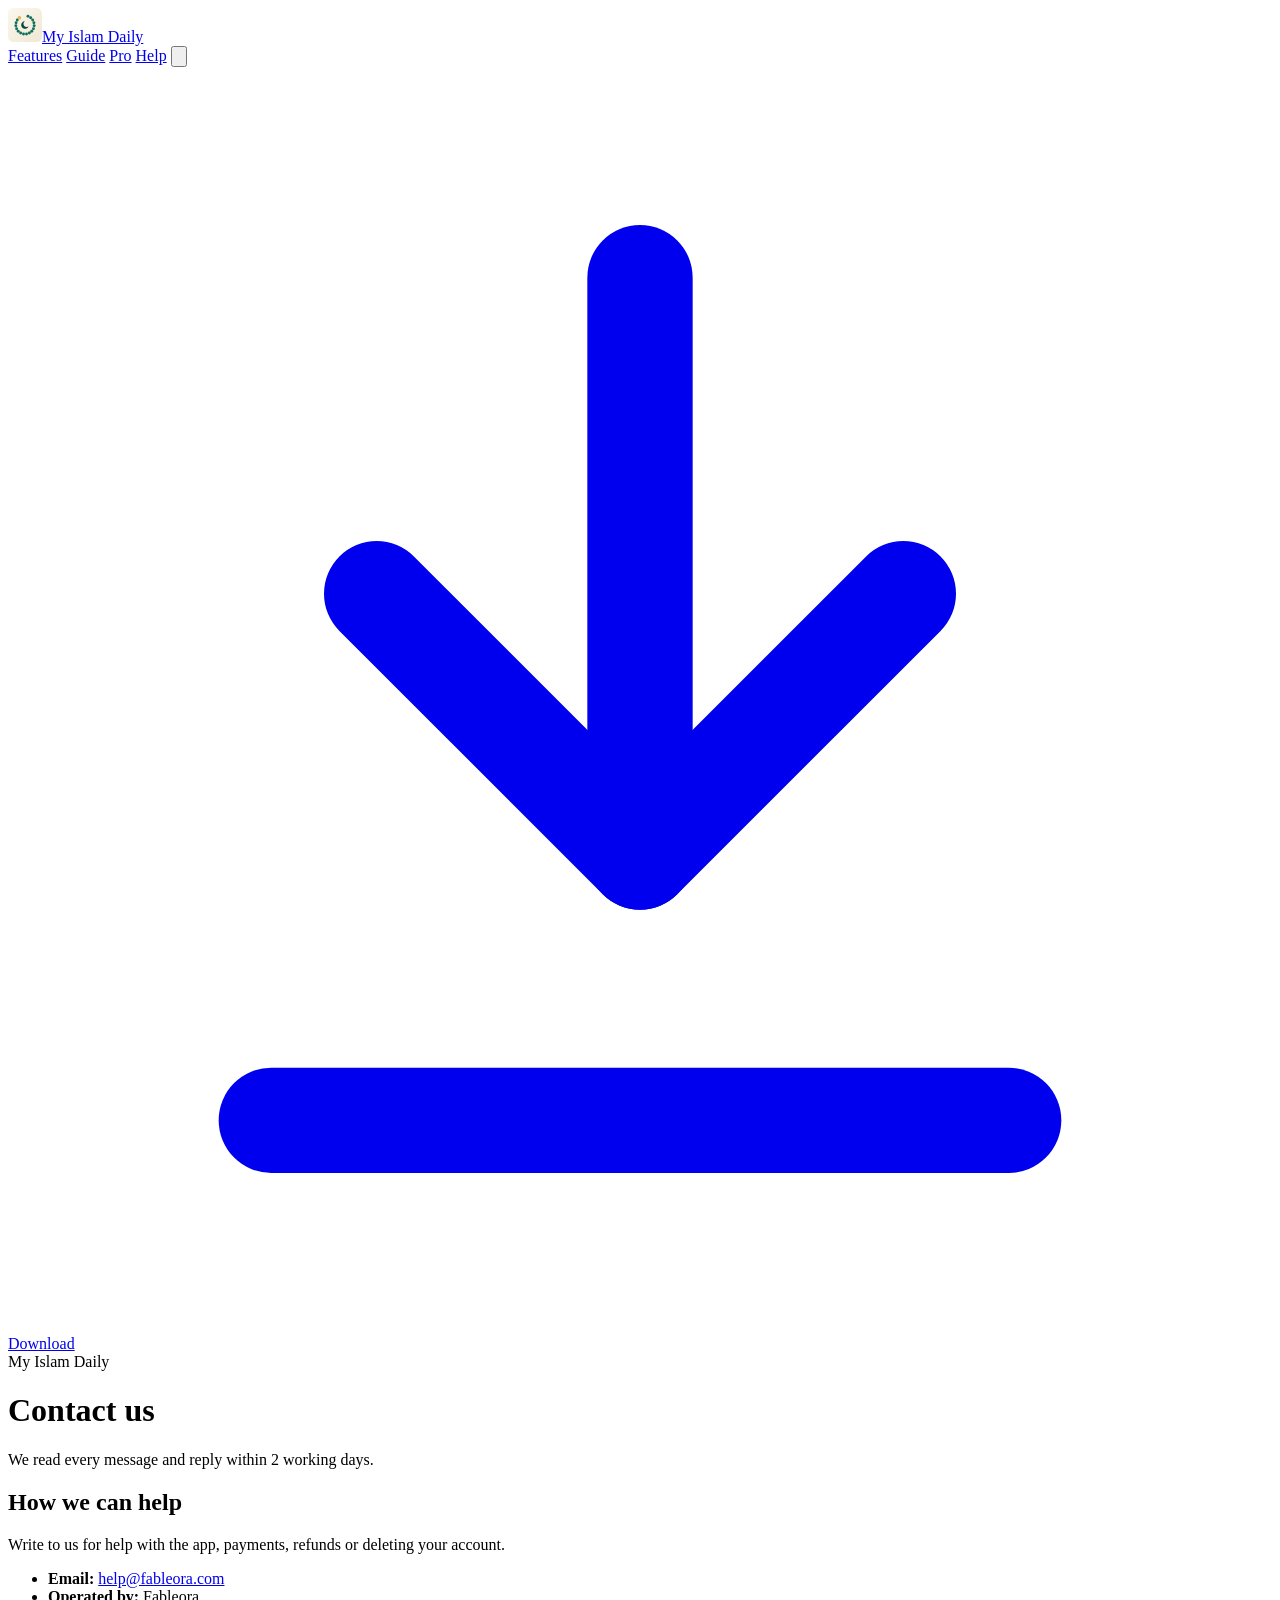
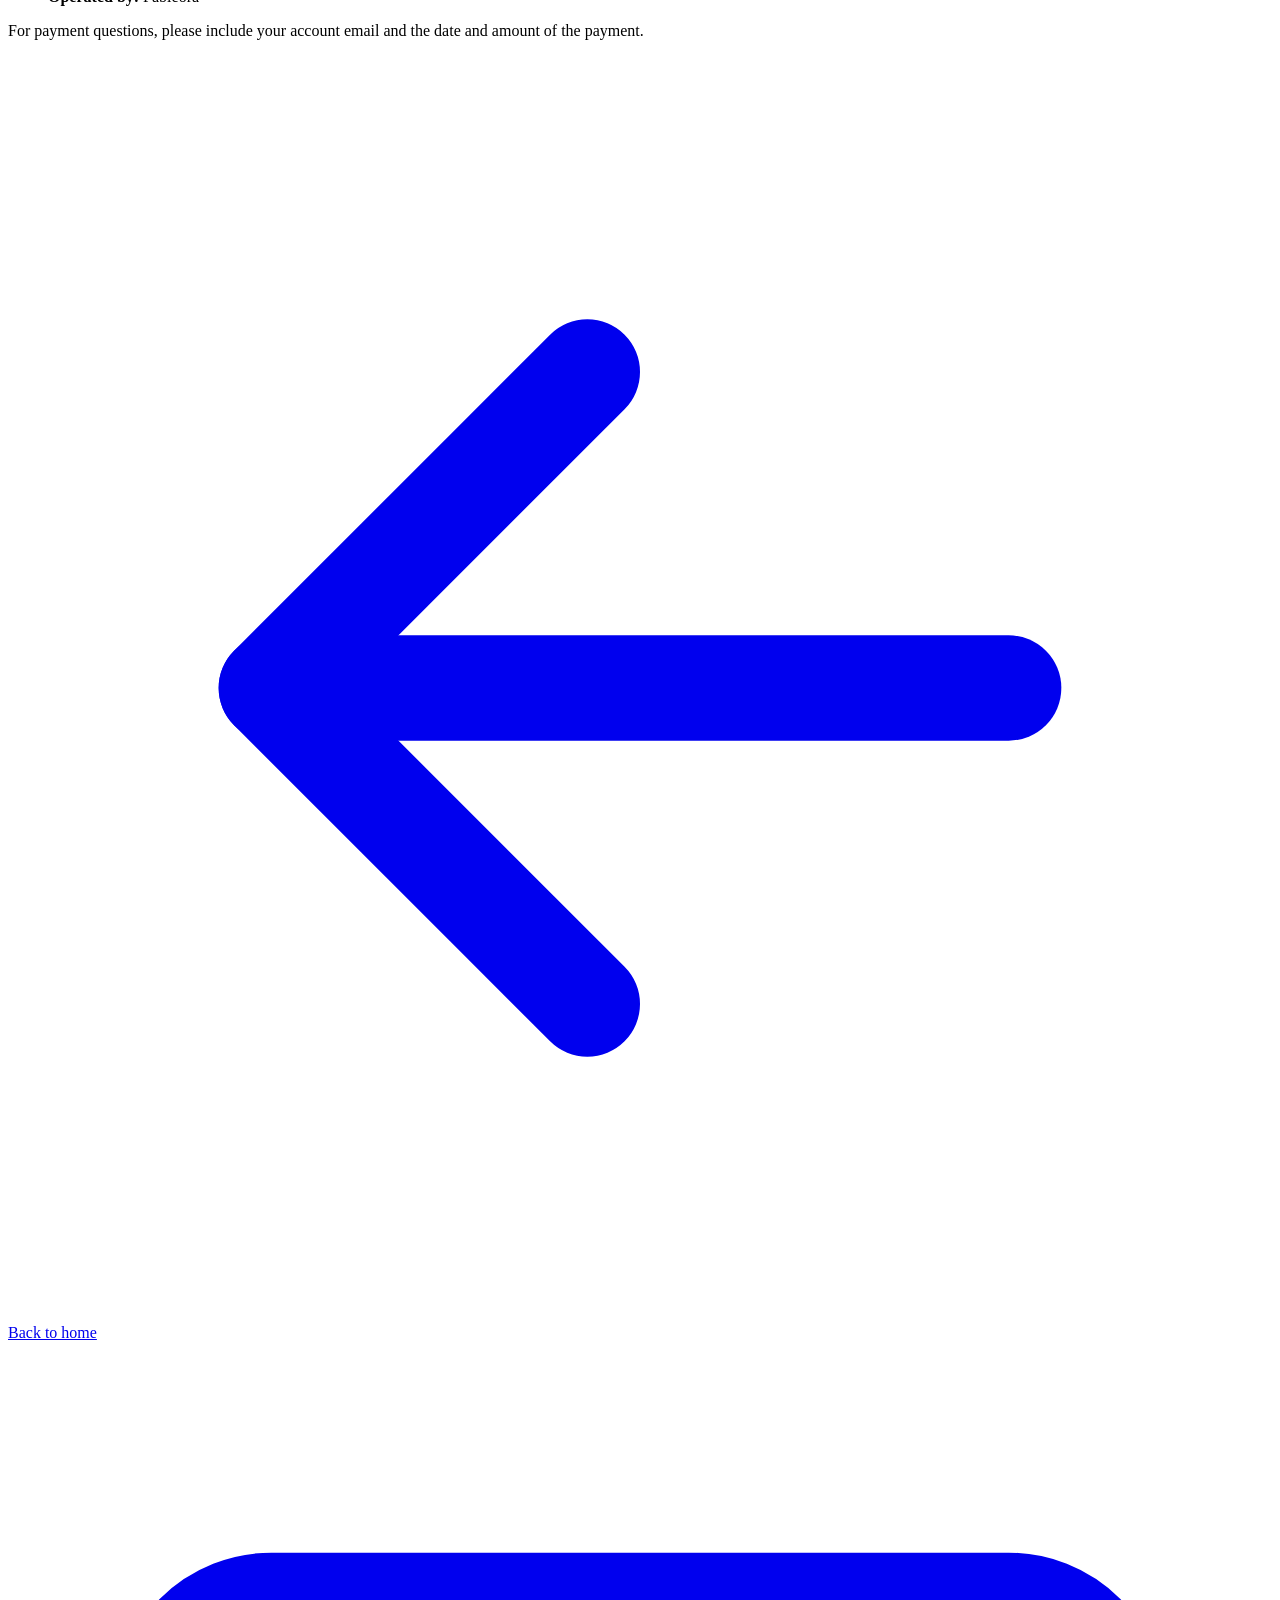
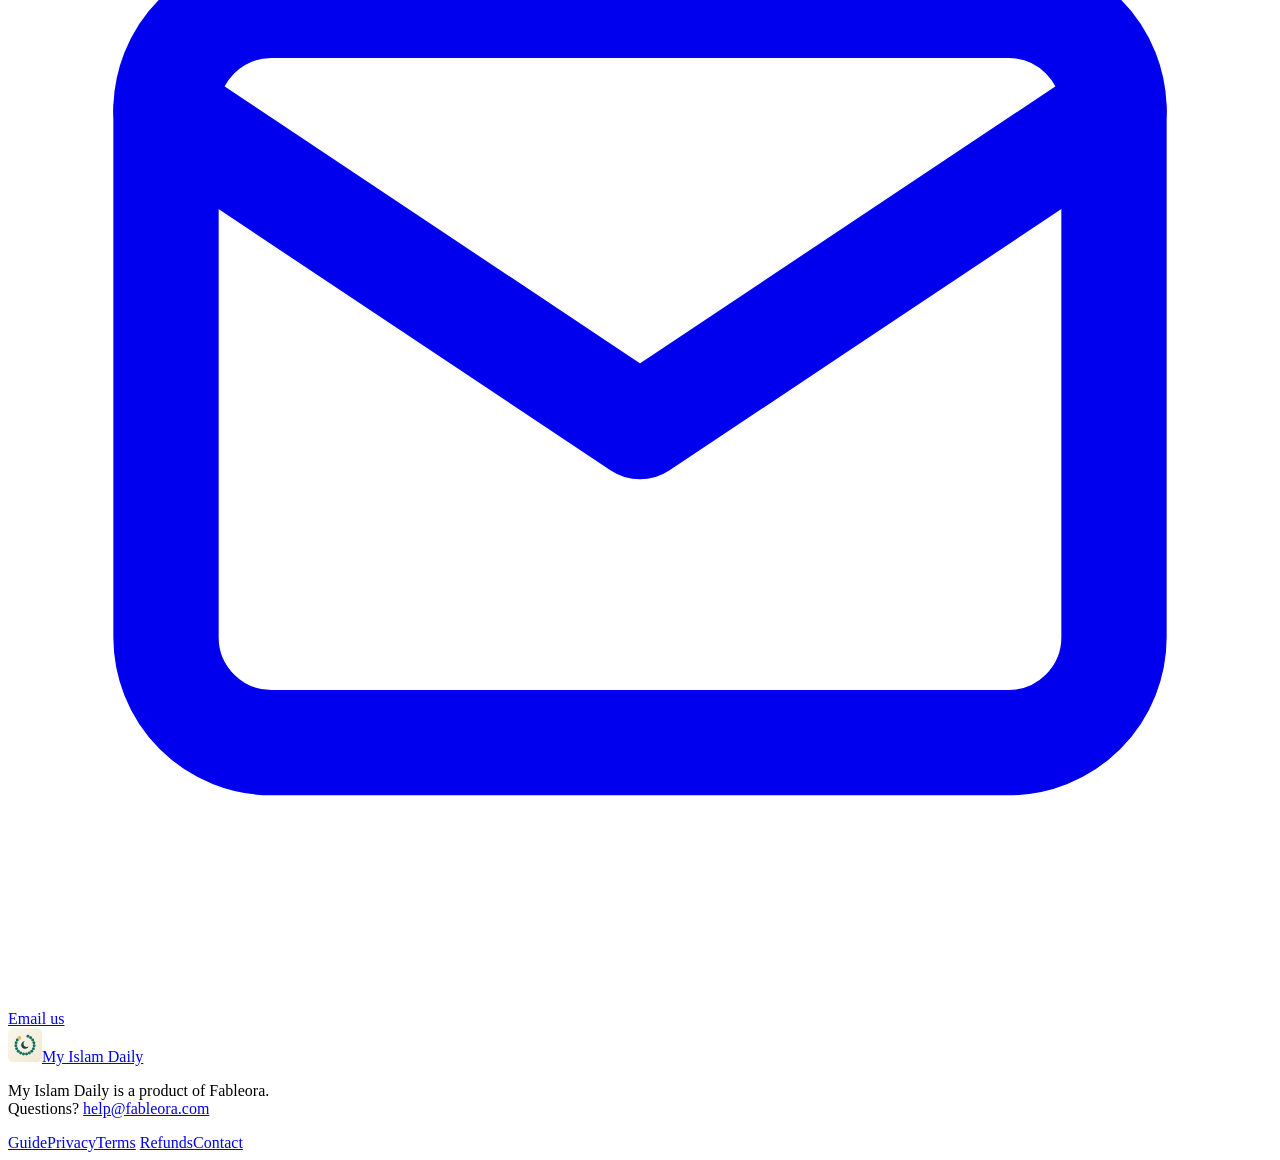
==== contact.html @ f0ede9e1 "My Islam Daily website Co-Authored-By: Claude Opus 5.5 <noreply@anthropic.com>" ====
<!doctype html>
<html lang="en">
<head>
<meta charset="utf-8">
<meta name="viewport" content="width=device-width,initial-scale=1">
<meta http-equiv="Content-Security-Policy" content="default-src 'none'; script-src 'self'; style-src 'self'; img-src 'self' data:; base-uri 'none'; form-action 'none'">
<meta name="referrer" content="no-referrer">
<meta name="description" content="How to contact the My Islam Daily team.">
<meta name="theme-color" content="#0f6e5c" media="(prefers-color-scheme: light)">
<meta name="theme-color" content="#0e1412" media="(prefers-color-scheme: dark)">
<title>Contact us · My Islam Daily</title>
<link rel="canonical" href="https://adminfableora.github.io/my-islam-daily/contact.html">
<meta property="og:title" content="Contact us · My Islam Daily">
<meta property="og:description" content="How to contact the My Islam Daily team.">
<meta property="og:type" content="website">
<meta property="og:url" content="https://adminfableora.github.io/my-islam-daily/contact.html">
<meta property="og:image" content="https://adminfableora.github.io/my-islam-daily/img/today.webp">
<meta property="og:site_name" content="My Islam Daily">
<link rel="icon" href="icon.svg" type="image/svg+xml">
<link rel="stylesheet" href="style.css">
<script src="theme.js"></script>
</head>
<body>
<header class="site-header"><div class="wrap">
<a class="brand" href="index.html"><img class="brand-mark" src="icon.svg" alt="" width="34" height="34">My Islam Daily</a>
<nav class="nav" aria-label="Main">
<a class="link" href="index.html#features">Features</a>
<a class="link" href="guide.html">Guide</a>
<a class="link" href="index.html#pro">Pro</a>
<a class="link" href="index.html#faq">Help</a>
<button class="theme-toggle" id="theme-toggle" type="button" aria-label="Switch theme"><svg viewBox="0 0 24 24" fill="none" stroke="currentColor" stroke-width="2" stroke-linecap="round" stroke-linejoin="round" aria-hidden="true"><circle cx="12" cy="12" r="4"/><path d="M12 2v2M12 20v2M4.9 4.9l1.4 1.4M17.7 17.7l1.4 1.4M2 12h2M20 12h2M4.9 19.1l1.4-1.4M17.7 6.3l1.4-1.4"/></svg><svg viewBox="0 0 24 24" fill="none" stroke="currentColor" stroke-width="2" stroke-linecap="round" stroke-linejoin="round" aria-hidden="true"><path d="M20 14.5A8.5 8.5 0 0 1 9.5 4a8.5 8.5 0 1 0 10.5 10.5Z"/></svg></button>
</nav>
<a class="btn btn-primary btn-small header-cta" href="https://github.com/adminfableora/my-islam-daily/releases/latest/download/MyIslamDaily.apk"><svg viewBox="0 0 24 24" fill="none" stroke="currentColor" stroke-width="2" stroke-linecap="round" stroke-linejoin="round" aria-hidden="true"><path d="M12 4v11"/><path d="m7 10 5 5 5-5"/><path d="M5 20h14"/></svg>Download</a>
</div></header>
<main>
<div class="wrap narrow">
<div class="page-head"><span class="kicker">My Islam Daily</span><h1>Contact us</h1><p>We read every message and reply within 2 working days.</p></div>
<div class="card article">
<h2>How we can help</h2>
<p>Write to us for help with the app, payments, refunds or deleting your account.</p>
<ul>
<li><b>Email:</b> <a href="mailto:help@fableora.com">help@fableora.com</a></li>
<li><b>Operated by:</b> Fableora</li>
</ul>
<p>For payment questions, please include your account email and the date and amount of the payment.</p>

<div class="page-actions">
<a class="btn btn-ghost" href="index.html"><svg viewBox="0 0 24 24" fill="none" stroke="currentColor" stroke-width="2" stroke-linecap="round" stroke-linejoin="round" aria-hidden="true"><path d="M19 12H5"/><path d="m11 18-6-6 6-6"/></svg>Back to home</a>
<a class="btn btn-ghost" href="mailto:help@fableora.com"><svg viewBox="0 0 24 24" fill="none" stroke="currentColor" stroke-width="2" stroke-linecap="round" stroke-linejoin="round" aria-hidden="true"><rect x="3" y="5" width="18" height="14" rx="2"/><path d="m3 7 9 6 9-6"/></svg>Email us</a>
</div></div></div>
</main>
<footer class="site-footer"><div class="wrap">
<div><a class="brand" href="index.html"><img class="brand-mark" src="icon.svg" alt="" width="34" height="34">My Islam Daily</a>
<p>My Islam Daily is a product of Fableora.<br>Questions? <a href="mailto:help@fableora.com">help@fableora.com</a></p></div>
<nav class="footer-links" aria-label="Footer">
<a href="guide.html">Guide</a><a href="privacy.html">Privacy</a><a href="terms.html">Terms</a>
<a href="refund.html">Refunds</a><a href="contact.html">Contact</a>
</nav></div></footer>

</body>
</html>
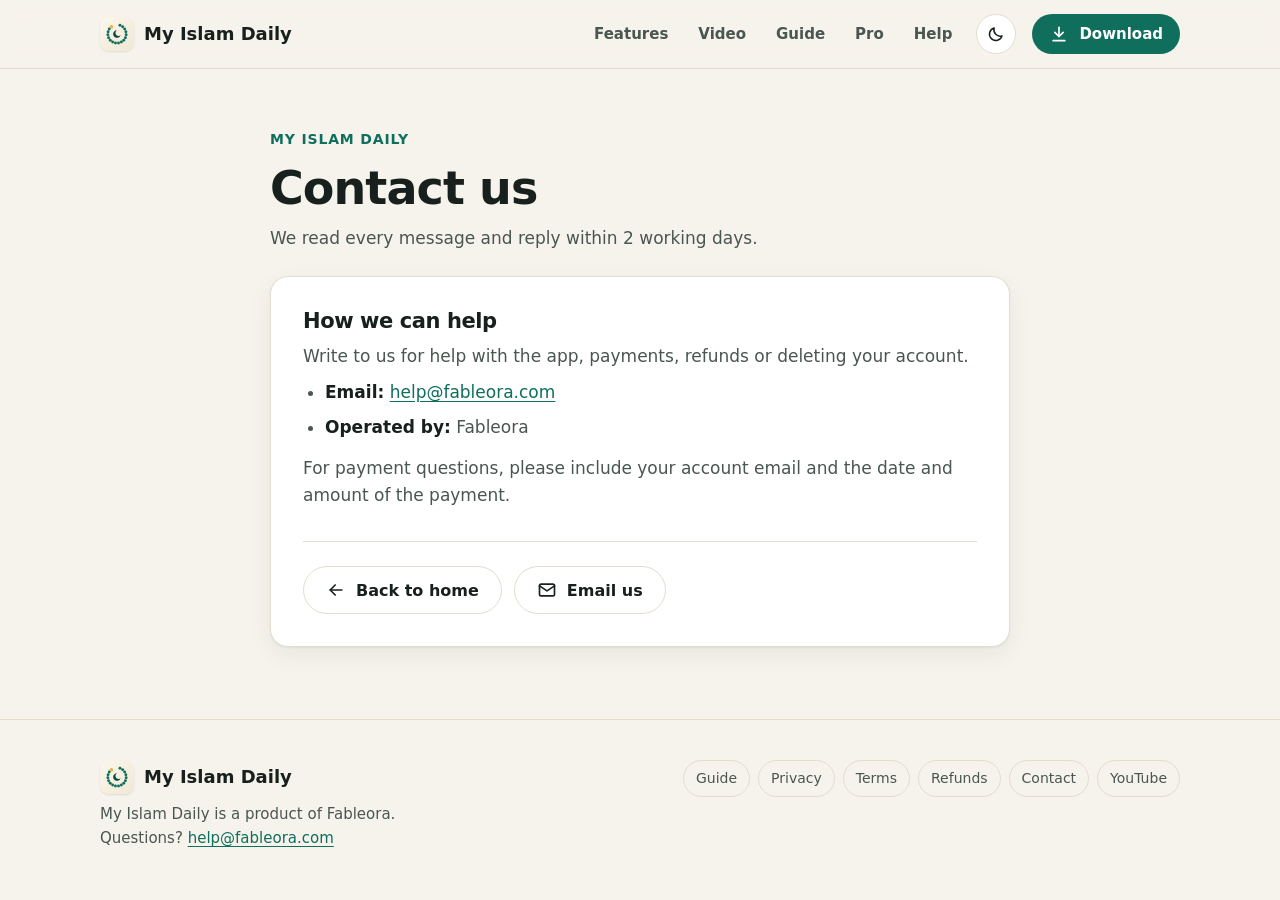
==== commit 2d89e43e: "Add app tour video and YouTube channel links Co-Authored-By: Claude Opus 5.5 <noreply@anthropic.com>" ====
--- a/contact.html
+++ b/contact.html
@@ -25,6 +25,7 @@
 <a class="brand" href="index.html"><img class="brand-mark" src="icon.svg" alt="" width="34" height="34">My Islam Daily</a>
 <nav class="nav" aria-label="Main">
 <a class="link" href="index.html#features">Features</a>
+<a class="link" href="index.html#video">Video</a>
 <a class="link" href="guide.html">Guide</a>
 <a class="link" href="index.html#pro">Pro</a>
 <a class="link" href="index.html#faq">Help</a>
@@ -55,6 +56,7 @@
 <nav class="footer-links" aria-label="Footer">
 <a href="guide.html">Guide</a><a href="privacy.html">Privacy</a><a href="terms.html">Terms</a>
 <a href="refund.html">Refunds</a><a href="contact.html">Contact</a>
+<a href="https://www.youtube.com/@MyIslamDaily-app" target="_blank" rel="noopener">YouTube</a>
 </nav></div></footer>
 
 </body>
--- a/style.css
+++ b/style.css
@@ -0,0 +1,374 @@
+/* My Islam Daily website — one stylesheet for every page. */
+:root {
+  --bg: #f6f3ec;
+  --surface: #ffffff;
+  --surface-2: #efebe1;
+  --ink: #17201c;
+  --ink-2: #4a5650;
+  --line: #e3ddd0;
+  --brand: #0f6e5c;
+  --brand-ink: #ffffff;
+  --brand-soft: #dcefe8;
+  --night: #121c33;
+  --night-2: #1b2848;
+  --gold: #c9a24b;
+  --radius: 18px;
+  --shadow: 0 1px 2px rgba(23, 32, 28, .06), 0 8px 24px rgba(23, 32, 28, .06);
+  color-scheme: light;
+}
+@media (prefers-color-scheme: dark) {
+  :root:not([data-theme="light"]) {
+    --bg: #0e1412;
+    --surface: #161e1b;
+    --surface-2: #1d2723;
+    --ink: #e9efeb;
+    --ink-2: #a3b1aa;
+    --line: #26322d;
+    --brand: #5fd3b4;
+    --brand-ink: #062a22;
+    --brand-soft: #173a31;
+    --night: #0b1222;
+    --night-2: #141f38;
+    --shadow: 0 1px 2px rgba(0, 0, 0, .3), 0 8px 24px rgba(0, 0, 0, .25);
+    color-scheme: dark;
+  }
+}
+:root[data-theme="dark"] {
+  --bg: #0e1412;
+  --surface: #161e1b;
+  --surface-2: #1d2723;
+  --ink: #e9efeb;
+  --ink-2: #a3b1aa;
+  --line: #26322d;
+  --brand: #5fd3b4;
+  --brand-ink: #062a22;
+  --brand-soft: #173a31;
+  --night: #0b1222;
+  --night-2: #141f38;
+  --shadow: 0 1px 2px rgba(0, 0, 0, .3), 0 8px 24px rgba(0, 0, 0, .25);
+  color-scheme: dark;
+}
+
+* { box-sizing: border-box; }
+html { scroll-behavior: smooth; }
+body {
+  margin: 0;
+  background: var(--bg);
+  color: var(--ink);
+  font: 17px/1.6 system-ui, -apple-system, "Segoe UI", Roboto, "Noto Sans", sans-serif;
+  -webkit-font-smoothing: antialiased;
+}
+img { max-width: 100%; display: block; }
+a { color: var(--brand); text-underline-offset: 3px; }
+h1, h2, h3 { line-height: 1.15; letter-spacing: -0.02em; margin: 0; }
+p { margin: 0; }
+:focus-visible { outline: 3px solid var(--gold); outline-offset: 3px; border-radius: 8px; }
+
+.wrap { width: 100%; max-width: 1120px; margin: 0 auto; padding: 0 20px; }
+.narrow { max-width: 780px; }
+
+/* ---------- buttons ---------- */
+.btn {
+  display: inline-flex; align-items: center; justify-content: center; gap: 10px;
+  min-height: 48px; padding: 0 22px; border-radius: 999px;
+  font-weight: 650; font-size: 16px; text-decoration: none; white-space: nowrap;
+  border: 1.5px solid transparent; cursor: pointer;
+  transition: transform .15s ease, background .15s ease, border-color .15s ease;
+}
+.btn:hover { transform: translateY(-1px); }
+.btn svg { width: 20px; height: 20px; flex: none; }
+.btn-primary { background: var(--brand); color: var(--brand-ink); }
+.btn-primary:hover { filter: brightness(1.06); }
+.btn-ghost { background: transparent; color: var(--ink); border-color: var(--line); }
+.btn-ghost:hover { border-color: var(--ink-2); }
+.btn-light { background: #fff; color: #121c33; }
+.btn-outline-light { background: transparent; color: #fff; border-color: rgba(255, 255, 255, .35); }
+.btn-outline-light:hover { border-color: #fff; }
+.btn-small { min-height: 40px; padding: 0 16px; font-size: 15px; }
+.btn-block { width: 100%; }
+
+/* ---------- header ---------- */
+.site-header {
+  position: sticky; top: 0; z-index: 10;
+  background: var(--bg);
+  background: color-mix(in srgb, var(--bg) 88%, transparent);
+  backdrop-filter: saturate(1.4) blur(10px);
+  border-bottom: 1px solid var(--line);
+}
+.site-header .wrap { display: flex; align-items: center; gap: 16px; height: 68px; }
+.brand { display: inline-flex; align-items: center; gap: 10px; color: var(--ink); text-decoration: none; font-weight: 750; font-size: 18px; white-space: nowrap; }
+.brand-mark {
+  width: 34px; height: 34px; border-radius: 9px; flex: none; display: block;
+  box-shadow: 0 1px 2px rgba(23, 32, 28, .12);
+}
+.nav { display: flex; align-items: center; gap: 6px; margin-left: auto; }
+.nav a.link { color: var(--ink-2); text-decoration: none; font-weight: 550; font-size: 15px; padding: 8px 12px; border-radius: 999px; }
+.nav a.link:hover { color: var(--ink); background: var(--surface-2); }
+.header-cta { flex: none; }
+section[id] { scroll-margin-top: 76px; }
+/* Phones: the links move to a compact second row under the brand and Download button. */
+@media (max-width: 720px) {
+  .site-header { position: static; }
+  .site-header .wrap { flex-wrap: wrap; height: auto; padding-top: 10px; padding-bottom: 6px; row-gap: 4px; justify-content: space-between; }
+  .nav { order: 3; width: 100%; margin-left: -10px; gap: 2px; }
+  .nav a.link { font-size: 14.5px; padding: 6px 10px; }
+  section[id] { scroll-margin-top: 0; }
+}
+/* Very small phones (320–380px): tighten the header so everything fits on one line. */
+@media (max-width: 380px) {
+  .wrap { padding: 0 16px; }
+  .site-header .wrap { gap: 8px; }
+  .brand { gap: 8px; font-size: 16px; }
+  .brand-mark { width: 30px; height: 30px; border-radius: 9px; }
+  .btn-small { min-height: 38px; padding: 0 12px; font-size: 14px; gap: 6px; }
+  .btn-small svg { width: 18px; height: 18px; }
+  .nav { margin-left: -8px; }
+  .nav a.link { padding: 6px 8px; }
+}
+
+/* ---------- hero ---------- */
+.hero { padding: 72px 0 40px; overflow: hidden; }
+.hero .wrap { display: grid; grid-template-columns: 1.05fr .95fr; gap: 48px; align-items: center; }
+.eyebrow {
+  display: inline-block;
+  font-size: 14px; font-weight: 650; color: var(--brand);
+  background: var(--brand-soft); padding: 6px 12px; border-radius: 999px;
+}
+.hero h1 { font-size: clamp(38px, 5.4vw, 60px); margin: 18px 0 18px; }
+.hero .lead { font-size: 19px; color: var(--ink-2); max-width: 560px; }
+.cta-row { display: flex; flex-wrap: wrap; gap: 12px; margin-top: 28px; }
+.meta { margin-top: 16px; font-size: 14px; color: var(--ink-2); }
+.phones { position: relative; height: 560px; }
+.phone {
+  position: absolute; width: 250px; border-radius: 34px; padding: 9px;
+  background: #0d0f12; box-shadow: 0 30px 60px rgba(18, 28, 51, .28), 0 0 0 1px rgba(255, 255, 255, .06) inset;
+}
+.phone img { border-radius: 26px; width: 100%; height: auto; aspect-ratio: 540 / 1110; object-fit: cover; }
+.phone.front { right: 30px; top: 10px; z-index: 2; }
+.phone.back { right: 230px; top: 70px; transform: rotate(-6deg); opacity: .96; }
+@media (max-width: 900px) {
+  .hero { padding-top: 40px; }
+  .hero .wrap { grid-template-columns: 1fr; gap: 32px; }
+  .phones { height: 470px; max-width: 420px; margin: 0 auto; width: 100%; }
+  .phone { width: 205px; }
+  .phone.front { right: 8%; }
+  .phone.back { right: auto; left: 4%; top: 60px; }
+}
+
+/* ---------- sections ---------- */
+section { padding: 72px 0; }
+.section-head { max-width: 640px; margin-bottom: 36px; }
+.section-head h2 { font-size: clamp(28px, 3.6vw, 40px); margin: 10px 0 12px; }
+.section-head p { color: var(--ink-2); font-size: 18px; }
+.kicker { font-size: 14px; font-weight: 700; letter-spacing: .06em; text-transform: uppercase; color: var(--brand); }
+
+.grid { display: grid; gap: 16px; }
+.grid-3 { grid-template-columns: repeat(3, 1fr); }
+@media (max-width: 900px) { .grid-3 { grid-template-columns: 1fr 1fr; } }
+@media (max-width: 600px) { .grid-3 { grid-template-columns: 1fr; } }
+
+.card { background: var(--surface); border: 1px solid var(--line); border-radius: var(--radius); padding: 24px; box-shadow: var(--shadow); }
+.feature h3 { font-size: 18px; margin: 14px 0 6px; }
+.feature p { color: var(--ink-2); font-size: 16px; }
+.icon {
+  width: 44px; height: 44px; border-radius: 12px; display: grid; place-items: center;
+  background: var(--brand-soft); color: var(--brand);
+}
+.icon svg { width: 22px; height: 22px; }
+
+/* ---------- Pro (dark band) ---------- */
+.pro { background: radial-gradient(1200px 500px at 85% -10%, #2b3f73 0%, transparent 60%), linear-gradient(180deg, var(--night), var(--night-2)); color: #eef1f8; }
+.pro .kicker { color: var(--gold); }
+.pro .section-head p { color: #c3cbe0; }
+.pro-layout { display: grid; grid-template-columns: 1.3fr .7fr; gap: 40px; align-items: start; }
+@media (max-width: 900px) { .pro-layout { grid-template-columns: 1fr; } .pro .phone-wrap { display: none; } }
+.groups { display: grid; grid-template-columns: 1fr 1fr; gap: 16px; }
+@media (max-width: 600px) { .groups { grid-template-columns: 1fr; } }
+.group { background: rgba(255, 255, 255, .06); border: 1px solid rgba(255, 255, 255, .1); border-radius: var(--radius); padding: 20px 22px; }
+.group h3 { font-size: 16px; color: #fff; margin-bottom: 10px; }
+.group ul { list-style: none; margin: 0; padding: 0; display: grid; gap: 7px; }
+.group li { display: flex; gap: 10px; align-items: flex-start; color: #d7dcea; font-size: 15.5px; line-height: 1.45; }
+.group li svg { width: 18px; height: 18px; flex: none; margin-top: 2px; color: var(--gold); }
+.phone-wrap { position: relative; height: 520px; }
+.phone-wrap .phone { position: relative; width: 240px; margin: 0 auto; }
+
+/* ---------- pricing ---------- */
+.prices { display: grid; grid-template-columns: repeat(3, 1fr); gap: 16px; margin-top: 8px; align-items: stretch; }
+@media (max-width: 900px) { .prices { grid-template-columns: 1fr; max-width: 460px; } }
+.price { display: flex; flex-direction: column; gap: 14px; position: relative; }
+.price.best { border: 2px solid var(--brand); }
+.badge {
+  position: absolute; top: -12px; left: 24px; background: var(--brand); color: var(--brand-ink);
+  font-size: 13px; font-weight: 700; padding: 4px 10px; border-radius: 999px;
+}
+.price h3 { font-size: 17px; color: var(--ink-2); font-weight: 650; }
+.amount { font-size: 44px; font-weight: 800; letter-spacing: -0.03em; line-height: 1; }
+.amount small { font-size: 16px; font-weight: 600; color: var(--ink-2); letter-spacing: 0; }
+.price ul { list-style: none; padding: 0; margin: 0; display: grid; gap: 8px; color: var(--ink-2); font-size: 15.5px; }
+.price li { display: flex; gap: 10px; }
+.price li svg { width: 18px; height: 18px; flex: none; margin-top: 3px; color: var(--brand); }
+.price .btn { margin-top: auto; }
+.trial-note {
+  display: inline-flex; align-items: center; gap: 8px; margin-top: 20px;
+  font-weight: 650; font-size: 15.5px; color: var(--ink);
+}
+.trial-note svg { width: 18px; height: 18px; flex: none; color: var(--gold); }
+.fine { margin-top: 10px; color: var(--ink-2); font-size: 15px; }
+
+/* ---------- install steps ---------- */
+.steps { counter-reset: s; display: grid; grid-template-columns: repeat(3, 1fr); gap: 16px; }
+@media (max-width: 900px) { .steps { grid-template-columns: 1fr; } }
+.step { position: relative; padding-top: 64px; }
+.step::before {
+  counter-increment: s; content: counter(s);
+  position: absolute; top: 22px; left: 24px; width: 32px; height: 32px; border-radius: 50%;
+  background: var(--brand); color: var(--brand-ink); display: grid; place-items: center; font-weight: 800; font-size: 15px;
+}
+.step h3 { font-size: 18px; margin-bottom: 6px; }
+.step p { color: var(--ink-2); font-size: 16px; }
+
+/* ---------- FAQ ---------- */
+.faq { display: grid; gap: 10px; }
+.faq details { background: var(--surface); border: 1px solid var(--line); border-radius: 14px; padding: 0 20px; }
+.faq summary {
+  cursor: pointer; list-style: none; padding: 18px 0; font-weight: 650; font-size: 17px;
+  display: flex; justify-content: space-between; gap: 16px; align-items: center;
+}
+.faq summary::-webkit-details-marker { display: none; }
+.faq summary::after { content: "+"; font-size: 24px; font-weight: 400; color: var(--ink-2); line-height: 1; }
+.faq details[open] summary::after { content: "–"; }
+.faq details p { padding: 0 0 18px; color: var(--ink-2); }
+
+/* ---------- final CTA ---------- */
+.cta-band { text-align: center; }
+.cta-band .card { padding: 48px 24px; background: linear-gradient(135deg, #0a4a3e, #12806a); color: #fff; border: none; }
+.cta-band h2 { font-size: clamp(26px, 3.4vw, 36px); margin-bottom: 10px; }
+.cta-band p { color: #d6efe8; margin-bottom: 24px; }
+.cta-band .cta-row { justify-content: center; margin-top: 0; }
+
+/* ---------- article pages (policies) ---------- */
+.page-head { padding: 56px 0 24px; }
+.page-head h1 { font-size: clamp(32px, 4.4vw, 46px); margin: 10px 0 10px; }
+.page-head p { color: var(--ink-2); }
+.article { padding: 32px; margin-bottom: 72px; }
+.article h2 { font-size: 21px; margin: 32px 0 10px; }
+.article h2:first-child { margin-top: 0; }
+.article p, .article li { color: var(--ink-2); }
+.article p + p { margin-top: 12px; }
+.article ul { padding-left: 22px; margin: 8px 0 0; display: grid; gap: 8px; }
+.article b { color: var(--ink); }
+.page-actions { display: flex; flex-wrap: wrap; gap: 12px; margin-top: 32px; padding-top: 24px; border-top: 1px solid var(--line); }
+@media (max-width: 600px) { .article { padding: 22px; } }
+
+/* ---------- simple centered pages (payment) ---------- */
+.center-page { min-height: 100vh; min-height: 100dvh; display: grid; place-items: center; padding: 56px 0; }
+.center-card { max-width: 520px; width: 100%; text-align: center; padding: 40px 28px; }
+.center-card h1 { font-size: 30px; margin: 18px 0 10px; }
+.center-card p { color: var(--ink-2); }
+.center-card .btn { margin-top: 24px; }
+.center-card .small { font-size: 15px; margin-top: 18px; }
+.check { width: 64px; height: 64px; border-radius: 50%; background: var(--brand-soft); color: var(--brand); display: grid; place-items: center; margin: 0 auto; }
+.check svg { width: 32px; height: 32px; }
+.spinner { width: 44px; height: 44px; border-radius: 50%; border: 4px solid var(--line); border-top-color: var(--brand); margin: 0 auto; animation: spin 1s linear infinite; }
+@keyframes spin { to { transform: rotate(360deg); } }
+@media (prefers-reduced-motion: reduce) { .spinner { animation: none; } .btn:hover { transform: none; } html { scroll-behavior: auto; } }
+
+/* ---------- footer ---------- */
+.site-footer { border-top: 1px solid var(--line); padding: 40px 0 48px; font-size: 15px; color: var(--ink-2); }
+.site-footer .wrap { display: flex; flex-wrap: wrap; gap: 24px 40px; justify-content: space-between; align-items: flex-start; }
+.footer-links { display: flex; flex-wrap: wrap; gap: 8px; }
+.footer-links a { color: var(--ink-2); text-decoration: none; padding: 6px 12px; border-radius: 999px; border: 1px solid var(--line); font-size: 14px; }
+.footer-links a:hover { color: var(--ink); border-color: var(--ink-2); }
+.site-footer .brand { margin-bottom: 8px; }
+
+section.tight { padding-top: 0; }
+/* Small phones: long button labels may wrap instead of pushing the page wider. */
+@media (max-width: 400px) {
+  .cta-row .btn, .page-actions .btn, .center-card .btn { white-space: normal; text-align: center; }
+  .cta-band .card { padding: 40px 18px; }
+  .center-card { padding: 32px 20px; }
+}
+.article ul + p { margin-top: 14px; }
+
+/* ---------- guide page ---------- */
+.grid-2 { grid-template-columns: repeat(2, 1fr); align-items: start; }
+@media (max-width: 760px) { .grid-2 { grid-template-columns: 1fr; } }
+.section-cta { margin-top: 28px; }
+
+.tag {
+  display: inline-block; flex: none; white-space: nowrap;
+  font-size: 12.5px; font-weight: 700; line-height: 1; letter-spacing: .02em;
+  padding: 6px 10px; border-radius: 999px;
+  background: var(--brand-soft); color: var(--brand);
+}
+.tag-pro { background: #f3e6c3; color: #5c4310; }
+.tag-mix { background: var(--surface-2); color: var(--ink-2); }
+@media (prefers-color-scheme: dark) { :root:not([data-theme="light"]) .tag-pro { background: #3b3015; color: #e8c26a; } }
+:root[data-theme="dark"] .tag-pro { background: #3b3015; color: #e8c26a; }
+
+.jump-bar { border-top: 1px solid var(--line); border-bottom: 1px solid var(--line); background: var(--bg); padding: 12px 0; }
+.jump { display: flex; flex-wrap: wrap; gap: 8px; }
+.jump a {
+  color: var(--ink); text-decoration: none; font-weight: 600; font-size: 14.5px;
+  padding: 8px 14px; border-radius: 999px; border: 1px solid var(--line); background: var(--surface);
+}
+.jump a:hover { border-color: var(--brand); color: var(--brand); }
+@media (min-width: 721px) {
+  .jump-bar { position: sticky; top: 68px; z-index: 9; background: color-mix(in srgb, var(--bg) 92%, transparent); backdrop-filter: saturate(1.4) blur(10px); }
+}
+
+.g-sec { padding: 48px 0 8px; scroll-margin-top: 136px; }
+.g-sec .section-head { margin-bottom: 24px; }
+.g-sec .section-head h2 { font-size: clamp(26px, 3.2vw, 34px); }
+@media (max-width: 720px) { .g-sec { scroll-margin-top: 12px; } }
+
+.gcard { display: block; }
+.g-head { display: flex; align-items: center; justify-content: space-between; gap: 12px; }
+.gcard h3 { font-size: 19px; margin: 14px 0 6px; }
+.gcard .what { color: var(--ink-2); font-size: 16px; }
+.gcard h4 { margin: 18px 0 10px; font-size: 13px; font-weight: 700; letter-spacing: .06em; text-transform: uppercase; color: var(--ink-2); }
+.how { list-style: none; margin: 0; padding: 0; counter-reset: h; display: grid; gap: 10px; }
+.how li { counter-increment: h; position: relative; padding-left: 36px; font-size: 15.5px; line-height: 1.5; color: var(--ink-2); overflow-wrap: anywhere; }
+.how li::before {
+  content: counter(h); position: absolute; left: 0; top: 1px; width: 24px; height: 24px; border-radius: 50%;
+  background: var(--brand-soft); color: var(--brand); display: grid; place-items: center; font-weight: 800; font-size: 13px;
+}
+.how b, .g-note b { color: var(--ink); font-weight: 650; }
+.g-note { margin-top: 16px; padding-top: 14px; border-top: 1px solid var(--line); font-size: 14.5px; color: var(--ink-2); }
+
+.wlist { list-style: none; margin: 18px 0 0; padding: 0; display: grid; }
+.wlist li { display: flex; align-items: center; justify-content: space-between; gap: 12px; padding: 12px 0; border-top: 1px solid var(--line); }
+.wlist li:first-child { border-top: 0; padding-top: 0; }
+.wlist b { display: block; font-size: 16px; color: var(--ink); font-weight: 650; }
+.wlist small { display: block; font-size: 14px; color: var(--ink-2); }
+
+.tip { display: flex; gap: 16px; align-items: flex-start; margin-top: 16px; }
+.tip .icon { flex: none; }
+.tip h3 { font-size: 18px; margin-bottom: 6px; }
+.tip p { color: var(--ink-2); font-size: 15.5px; }
+.tip b { color: var(--ink); font-weight: 650; }
+.g-sec ~ .cta-band { margin-top: 48px; }
+
+/* Light/dark switch in the header: shows a moon in light mode, a sun in dark mode. */
+.theme-toggle {
+  flex: none; display: inline-flex; align-items: center; justify-content: center;
+  width: 40px; height: 40px; padding: 0; border-radius: 999px; cursor: pointer;
+  border: 1px solid var(--line); background: var(--surface); color: var(--ink);
+}
+.theme-toggle:hover { background: var(--surface-2); }
+.nav .theme-toggle { margin-left: 6px; }
+@media (max-width: 720px) { .nav .theme-toggle { margin-left: auto; width: 34px; height: 34px; } }
+.theme-toggle:focus-visible { outline: 2px solid var(--brand); outline-offset: 2px; }
+.theme-toggle svg { width: 18px; height: 18px; }
+.theme-toggle svg:first-child { display: none; }
+@media (prefers-color-scheme: dark) {
+  :root:not([data-theme="light"]) .theme-toggle svg:first-child { display: block; }
+  :root:not([data-theme="light"]) .theme-toggle svg:last-child { display: none; }
+}
+:root[data-theme="dark"] .theme-toggle svg:first-child { display: block; }
+:root[data-theme="dark"] .theme-toggle svg:last-child { display: none; }
+
+/* home page video */
+.video-frame { position: relative; width: 100%; max-width: 960px; aspect-ratio: 16 / 9; border-radius: var(--radius); overflow: hidden; border: 1px solid var(--line); box-shadow: var(--shadow); background: #000; }
+.video-frame iframe { position: absolute; inset: 0; width: 100%; height: 100%; border: 0; }
+.video-links { margin-top: 20px; }
